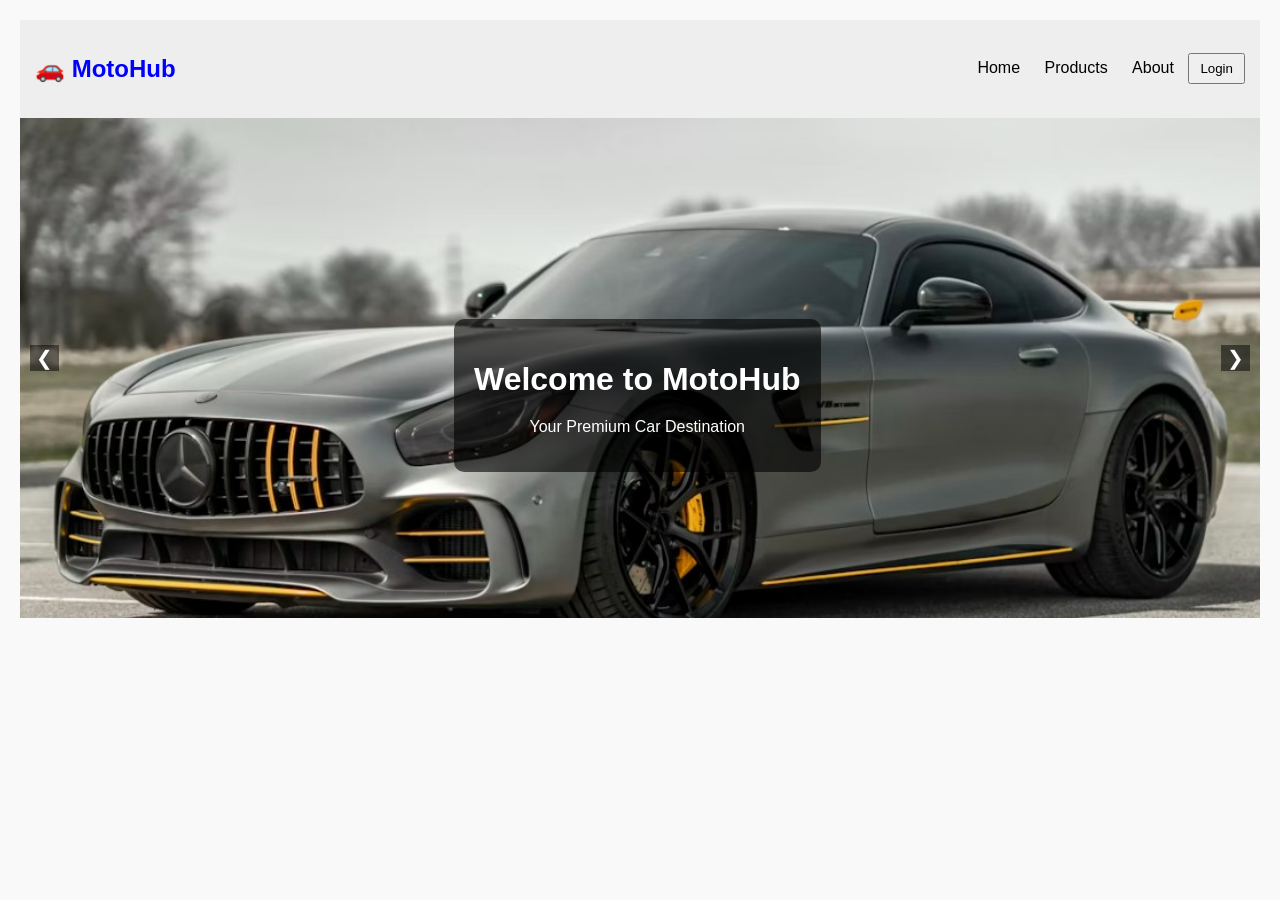
==== index.html @ cf0d189a "first commit" ====
<!DOCTYPE html>
<html>
<head>
    <title>MotoHub</title>
    <link rel="stylesheet" href="style.css">
</head>
<body>

<!-- NAVBAR -->
<div class="navbar">
    <h2>🚗 MotoHub</h2>
    <div class="menu">
        <a href="index.html">Home</a>
        <a href="products.html">Products</a>
        <a href="AboutUs.html">About</a>
        <button onclick="showLogin()">Login</button>
    </div>
</div>

<!-- HERO SECTION / SLIDER -->
<div class="hero">
    <img src="images/poonam1.jpeg" class="car-img" id="slider">
    <div class="text-box">
        <h1 id="title">Welcome to MotoHub</h1>
        <p id="subtitle">Your Premium Car Destination</p>
    </div>
    <button class="left" onclick="prevSlide()">❮</button>
    <button class="right" onclick="nextSlide()">❯</button>
</div>

<!-- LOGIN POPUP -->
<div id="loginBox" style="display:none;">
    <h3>Login</h3>
    <input type="text" id="username" placeholder="Username"><br>
    <input type="password" id="password" placeholder="Password"><br>
    <button onclick="login()">Submit</button>
</div>

<!-- ADMIN PANEL -->
<div id="adminPanel" style="display:none;">
    <h2>Admin Panel</h2>
    <form id="carForm">
        <input type="text" id="name" placeholder="Car Name" required><br>
        <i
        input type="text" id="price" placeholder="Price" required><br>
        <textarea id="desc" placeholder="Description" required></textarea><br>
        <input type="file" id="image"><br>
        <button type="submit">Add Car</button>
    </form>

    
</div>



<!-- PRODUCTS LIST -->
<!-- <h1 style="text-align:center;">Our Premium Collection</h1>
<div id="carList"></div> -->

<script src="function.js"></script>
</body>
</html>
---- style.css ----
/* ===== BODY ===== */
body {
    margin: 0;
    font-family: Arial;
    background: #f4f4f4;
}

/* ===== NAVBAR ===== */
.navbar {
    background: #eee;
    padding: 15px;
    display: flex;
    justify-content: space-between;
    align-items: center;
}

.navbar h2 {
    color: blue;
}

.menu a {
    margin: 10px;
    text-decoration: none;
    color: black;
}

.menu button {
    padding: 6px 10px;
    cursor: pointer;
}

/* ===== HERO SECTION ===== */
.hero {
    position: relative;
}

/* IMAGE */
.car-img {
    width: 100%;
    height: 500px;
    object-fit: cover;
}

/* TEXT BOX */
.text-box {
    position: absolute;
    top: 40%;
    left: 35%;
    background: rgba(0,0,0,0.6);
    color: white;
    padding: 20px;
    text-align: center;
    border-radius: 10px;
}

/* ARROWS */
.left {
    position: absolute;
    top: 45%;
    left: 10px;
    background: rgba(0,0,0,0.5);
    color: white;
    border: none;
    font-size: 20px;
}

.right {
    position: absolute;
    top: 45%;
    right: 10px;
    background: rgba(0,0,0,0.5);
    color: white;
    border: none;
    font-size: 20px;
}

/* ===== LOGIN BOX ===== */
#loginBox {
    display: none;
    text-align: center;
    background: white;
    padding: 20px;
    width: 250px;
    margin: 20px auto;
    border-radius: 10px;
    box-shadow: 0 0 10px gray;
}

/* ===== ADMIN PANEL ===== */
#adminPanel {
    display: none;
    text-align: center;
    margin-top: 20px;
}

/* FORM */
form {
    background: white;
    padding: 15px;
    width: 300px;
    margin: auto;
    border-radius: 10px;
    box-shadow: 0 0 10px gray;
}

input, textarea {
    width: 90%;
    margin: 8px;
    padding: 8px;
}

/* ===== CAR GRID ===== */
#carList {
    display: grid;
    grid-template-columns: repeat(3, 1fr); /* 3 cards per row */
    gap: 20px;
    padding: 20px;
}

/* CARD DESIGN */
.card {
    background: white;
    padding: 15px;
    border-radius: 10px;
    box-shadow: 0 0 10px gray;
    text-align: center;
}

/* CARD IMAGE */
.card img {
    width: 100%;
    border-radius: 10px;
}

/* ===== RESPONSIVE (Mobile) ===== */
@media (max-width: 768px) {
    #carList {
        grid-template-columns: repeat(2, 1fr);
    }
}

@media (max-width: 480px) {
    #carList {
        grid-template-columns: 1fr;
    }
}


/* ===== About Us Section ===== */
#about {
    padding: 60px 20px;
    background-color: #f7f9fc;
    text-align: center;
    font-family: Arial, sans-serif;
}

#about h2 {
    font-size: 32px;
    margin-bottom: 20px;
    color: #1f2937;
}

#about .about-desc {
    max-width: 700px;
    margin: 0 auto 20px auto;
    font-size: 16px;
    color: #4b5563;
    line-height: 1.6;
}

#about .about-features {
    display: flex;
    justify-content: center;
    gap: 40px;
    flex-wrap: wrap;
    margin-top: 20px;
}

#about .feature {
    display: flex;
    align-items: center;
    gap: 8px;
    color: #10b981;
    font-weight: bold;
    font-size: 16px;
}

#about .feature span {
    font-size: 20px;
}

body { font-family: Arial, sans-serif; padding: 20px; background: #f9f9f9; }
h1 { text-align: center; margin-bottom: 20px; }
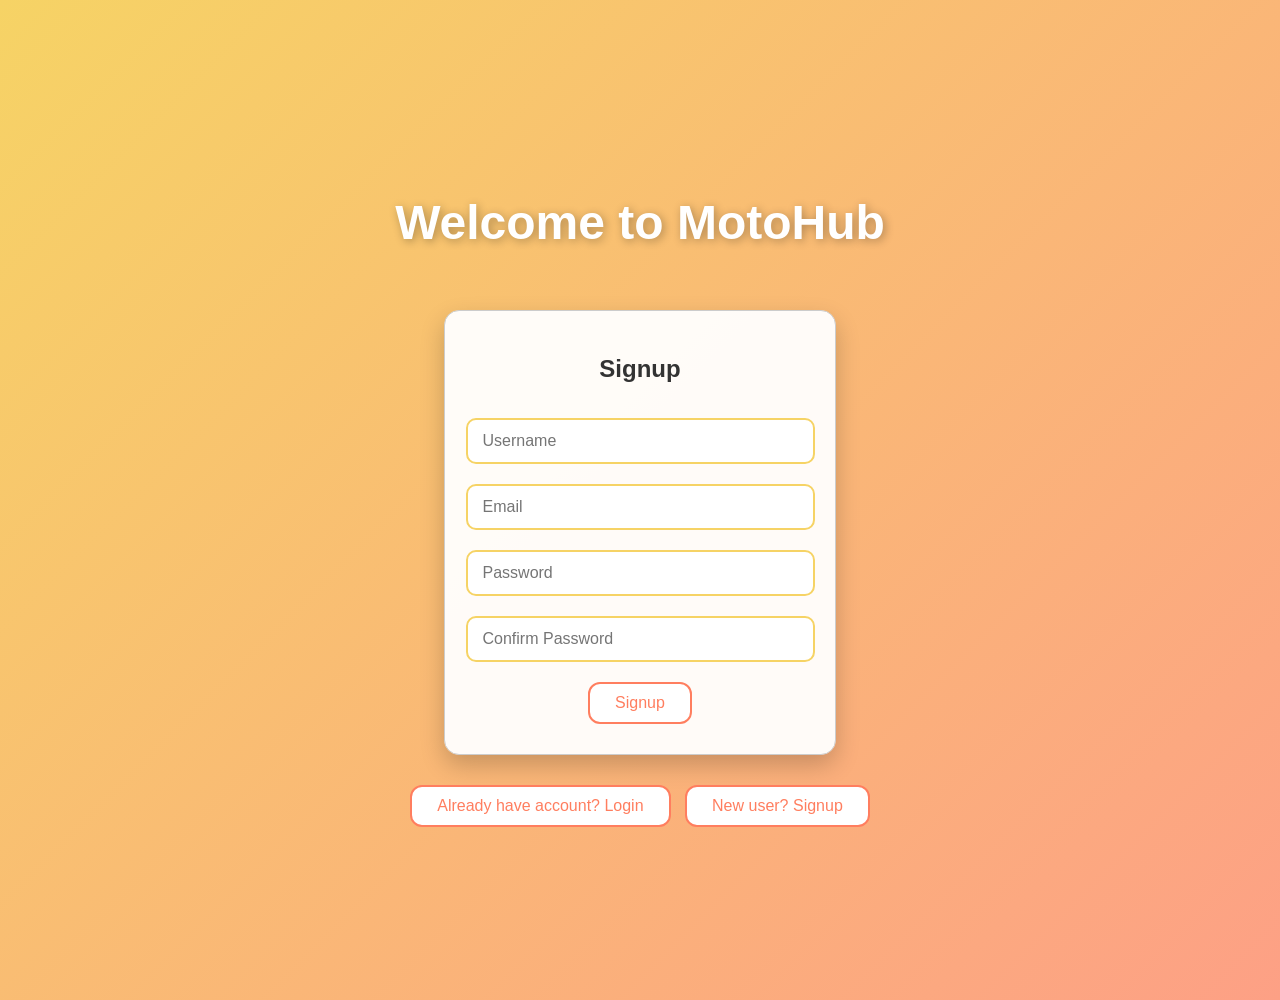
==== commit 6729c233: "initial commit" ====
--- a/index.html
+++ b/index.html
@@ -1,62 +1,114 @@
 <!DOCTYPE html>
 <html>
 <head>
-    <title>MotoHub</title>
-    <link rel="stylesheet" href="style.css">
+    <title>MotoHub - Login/Signup</title>
+    <link rel="stylesheet" href="login.css">
+    <style>
+        body { font-family: Arial; text-align:center; padding:50px;}
+        input, button { padding:10px; margin:5px; width:200px; }
+        .formBox { margin-top:20px; border:1px solid #ccc; padding:20px; display:inline-block; }
+    </style>
 </head>
 <body>
 
-<!-- NAVBAR -->
-<div class="navbar">
-    <h2>🚗 MotoHub</h2>
-    <div class="menu">
-        <a href="index.html">Home</a>
-        <a href="products.html">Products</a>
-        <a href="AboutUs.html">About</a>
-        <button onclick="showLogin()">Login</button>
-    </div>
-</div>
+<h1>Welcome to MotoHub</h1>
 
-<!-- HERO SECTION / SLIDER -->
-<div class="hero">
-    <img src="images/poonam1.jpeg" class="car-img" id="slider">
-    <div class="text-box">
-        <h1 id="title">Welcome to MotoHub</h1>
-        <p id="subtitle">Your Premium Car Destination</p>
-    </div>
-    <button class="left" onclick="prevSlide()">❮</button>
-    <button class="right" onclick="nextSlide()">❯</button>
+<!-- SIGNUP POPUP -->
+<div id="signupBox" class="formBox">
+    <h3>Signup</h3>
+    <input type="text" id="signupUsername" placeholder="Username"><br>
+    <input type="email" id="signupEmail" placeholder="Email"><br>
+    <input type="password" id="signupPassword" placeholder="Password"><br>
+    <input type="password" id="signupConfirm" placeholder="Confirm Password"><br>
+    <button onclick="signup()">Signup</button>
 </div>
 
 <!-- LOGIN POPUP -->
-<div id="loginBox" style="display:none;">
+<div id="loginBox" class="formBox" style="display:none;">
     <h3>Login</h3>
-    <input type="text" id="username" placeholder="Username"><br>
-    <input type="password" id="password" placeholder="Password"><br>
+    <input type="text" id="loginUsername" placeholder="Username"><br>
+    <input type="password" id="loginPassword" placeholder="Password"><br>
     <button onclick="login()">Submit</button>
 </div>
 
-<!-- ADMIN PANEL -->
-<div id="adminPanel" style="display:none;">
-    <h2>Admin Panel</h2>
-    <form id="carForm">
-        <input type="text" id="name" placeholder="Car Name" required><br>
-        <i
-        input type="text" id="price" placeholder="Price" required><br>
-        <textarea id="desc" placeholder="Description" required></textarea><br>
-        <input type="file" id="image"><br>
-        <button type="submit">Add Car</button>
-    </form>
-
-    
+<div style="margin-top:20px;">
+    <button onclick="showLogin()">Already have account? Login</button>
+    <button onclick="showSignup()">New user? Signup</button>
 </div>
 
+<script>
+// Show login/signup forms
+function showLogin() {
+    document.getElementById('loginBox').style.display = 'block';
+    document.getElementById('signupBox').style.display = 'none';
+}
 
+function showSignup() {
+    document.getElementById('signupBox').style.display = 'block';
+    document.getElementById('loginBox').style.display = 'none';
+}
 
-<!-- PRODUCTS LIST -->
-<!-- <h1 style="text-align:center;">Our Premium Collection</h1>
-<div id="carList"></div> -->
+// Signup function
+function signup() {
+    let username = document.getElementById('signupUsername').value.trim();
+    let email = document.getElementById('signupEmail').value.trim();
+    let password = document.getElementById('signupPassword').value.trim();
+    let confirm = document.getElementById('signupConfirm').value.trim();
 
-<script src="function.js"></script>
+    if(!username || !email || !password || !confirm){
+        alert('All fields are required');
+        return;
+    }
+    if(password !== confirm){
+        alert('Passwords do not match');
+        return;
+    }
+
+    let users = JSON.parse(localStorage.getItem('users') || '[]');
+
+    // Check if username/email already exists
+    if(users.some(u => u.username === username)){
+        alert('Username already taken');
+        return;
+    }
+    if(users.some(u => u.email === email)){
+        alert('Email already registered');
+        return;
+    }
+
+    // Save new user
+    let newUser = {username, email, password};
+    users.push(newUser);
+    localStorage.setItem('users', JSON.stringify(users));
+
+    // Set currentUser and redirect to home.html
+    localStorage.setItem('currentUser', JSON.stringify(newUser));
+    window.location.href = 'home.html';
+}
+
+// Login function
+function login() {
+    let username = document.getElementById('loginUsername').value.trim();
+    let password = document.getElementById('loginPassword').value.trim();
+    let users = JSON.parse(localStorage.getItem('users') || '[]');
+
+    // Admin login
+    if(username === 'admin' && password === '123'){
+        localStorage.setItem('currentUser', JSON.stringify({username:'admin', role:'admin'}));
+        window.location.href = 'products.html'; // admin redirected to products page
+        return;
+    }
+
+    // Normal user login
+    let user = users.find(u => u.username === username && u.password === password);
+    if(user){
+        localStorage.setItem('currentUser', JSON.stringify(user));
+        window.location.href = 'home.html'; // normal user redirected to home page
+    } else {
+        alert('Invalid username or password');
+    }
+}
+</script>
+
 </body>
 </html>
--- a/login.css
+++ b/login.css
@@ -0,0 +1,119 @@
+/* ===== Body & General ===== */
+body {
+    font-family: 'Segoe UI', Tahoma, Geneva, Verdana, sans-serif;
+    background: linear-gradient(135deg, #f6d365, #fda085);
+    display: flex;
+    flex-direction: column;
+    align-items: center;
+    justify-content: center;
+    min-height: 100vh;
+    margin: 0;
+    padding: 20px;
+    color: #333;
+    transition: background 0.5s ease;
+}
+
+/* ===== Page Heading ===== */
+h1 {
+    font-size: 3em;
+    margin-bottom: 40px;
+    color: #fff;
+    text-shadow: 2px 2px 10px rgba(0,0,0,0.3);
+    text-align: center;
+}
+
+/* ===== Form Boxes ===== */
+.formBox {
+    background: rgba(255, 255, 255, 0.95);
+    border-radius: 15px;
+    box-shadow: 0 10px 25px rgba(0,0,0,0.2);
+    padding: 35px 30px;
+    width: 350px;
+    max-width: 90%;
+    transition: transform 0.3s ease, box-shadow 0.3s ease;
+    text-align: center;
+}
+
+.formBox h3 {
+    margin-bottom: 25px;
+    color: #333;
+    font-size: 1.5em;
+}
+
+/* Hover effect for form box */
+.formBox:hover {
+    transform: translateY(-5px);
+    box-shadow: 0 15px 35px rgba(0,0,0,0.3);
+}
+
+/* ===== Inputs ===== */
+input[type="text"], 
+input[type="email"], 
+input[type="password"] {
+    width: 90%;
+    padding: 12px 15px;
+    margin: 10px 0;
+    border: 2px solid #f6d365;
+    border-radius: 10px;
+    outline: none;
+    font-size: 1em;
+    transition: border 0.3s ease, box-shadow 0.3s ease;
+}
+
+input[type="text"]:focus, 
+input[type="email"]:focus, 
+input[type="password"]:focus {
+    border-color: #fda085;
+    box-shadow: 0 0 10px rgba(253, 160, 133, 0.5);
+}
+
+/* ===== Buttons ===== */
+button {
+    width: 90%;
+    background: #ff7e5f;
+    color: white;
+    padding: 12px 0;
+    border: none;
+    border-radius: 12px;
+    cursor: pointer;
+    font-size: 1em;
+    transition: background 0.3s ease, transform 0.2s ease;
+    margin-top: 15px;
+}
+
+button:hover {
+    background: #feb47b;
+    transform: translateY(-3px);
+}
+
+/* ===== Toggle Buttons ===== */
+div > button {
+    width: auto;
+    padding: 10px 25px;
+    margin: 10px 5px;
+    background: #fff;
+    color: #ff7e5f;
+    border: 2px solid #ff7e5f;
+    border-radius: 12px;
+    transition: 0.3s;
+}
+
+div > button:hover {
+    background: #ff7e5f;
+    color: #fff;
+    transform: translateY(-2px);
+}
+
+/* ===== Responsive ===== */
+@media (max-width: 450px) {
+    .formBox {
+        width: 90%;
+        padding: 25px;
+    }
+    h1 {
+        font-size: 2em;
+    }
+    input[type="text"], input[type="email"], input[type="password"], button {
+        width: 95%;
+    }
+}
